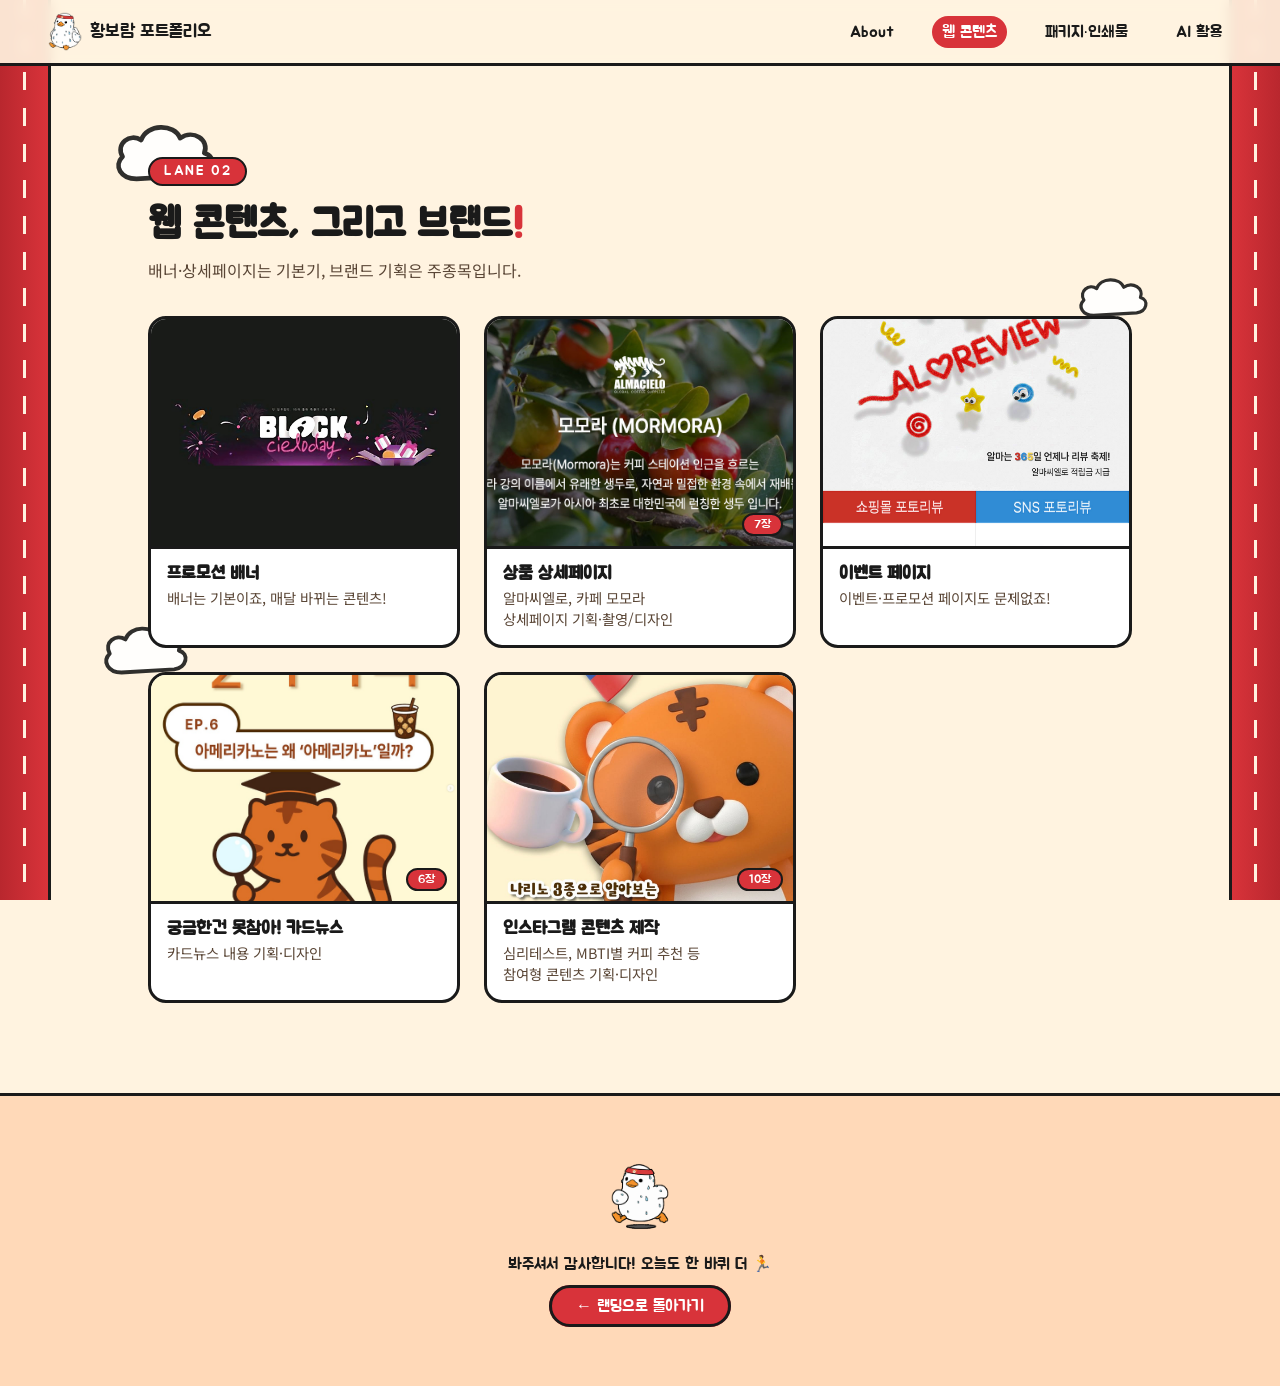
==== index.html @ 35209375 "rename to index" ====
<!DOCTYPE html>
<html lang="ko">

<head>
  <meta charset="UTF-8" />
  <meta name="viewport" content="width=device-width, initial-scale=1.0" />
  <title>웹 콘텐츠 | 황보람의 포트폴리오</title>
  <link rel="preconnect" href="https://fonts.googleapis.com" />
  <link rel="preconnect" href="https://fonts.gstatic.com" crossorigin />
  <link href="https://fonts.googleapis.com/css2?family=Jua&family=Noto+Sans+KR:wght@400;500;700&display=swap"
    rel="stylesheet" />
  <link rel="stylesheet" href="css/style.css" />
</head>

<body class="home">

  <!-- ============ 상단 내비게이션 ============ -->
  <!-- 현재 페이지 메뉴에 class="active" 가 붙어 있어요 -->
  <header class="nav">
    <a class="nav-logo" href="index.html">
      <img src="assets/duck.png" alt="" />
      <span>황보람 포트폴리오</span>
    </a>
    <nav>
      <a href="about.html">About</a>
      <a href="web.html" class="active">웹 콘텐츠</a>
      <a href="print.html">패키지·인쇄물</a>
      <a href="ai.html">AI 활용</a>
    </nav>
  </header>

  <section class="section">
    <p class="lane-tag">LANE 02</p>
    <h2> 웹 콘텐츠, 그리고 브랜드<span class="dot">!</span></h2>
    <p class="section-desc">배너·상세페이지는 기본기, 브랜드 기획은 주종목입니다.</p>

    <!-- 작업물 카드: img 경로와 제목/설명을 바꿔서 사용하세요. 카드를 복사하면 늘어납니다 -->
    <!--
    [갤러리 사용법]
    카드의 data-images 에 보여줄 이미지를 쉼표로 나열하면
    카드를 눌렀을 때 차례로 넘겨볼 수 있어요. 예:
    data-images="assets/banner-01.jpg, assets/banner-02.jpg, assets/banner-03.jpg"
    세로로 긴 상세페이지 이미지도 갤러리 안에서 스크롤되니 그대로 넣으면 됩니다.
  -->
    <div class="work-grid">
      <a class="work-card" href="#" data-images="assets/banner_thumb_4x3.jpg">
        <div class="thumb"><img src="assets/banner_thumb_4x3.jpg" alt=""
            onerror="this.parentElement.classList.add('empty')" /></div>
        <h3>프로모션 배너</h3>
        <p>배너는 기본이죠, 매달 바뀌는 콘텐츠!</p>
      </a>
      <a class="work-card" href="#"
        data-images="assets/productpage/1.jpg, assets/productpage/2.jpg, assets/productpage/3.jpg, assets/productpage/4.jpg, assets/productpage/5.jpg, assets/productpage/6.jpg,assets/productpage/7.jpg">
        <div class="thumb"><img src="assets/productpage/1.jpg" alt=""
            onerror="this.parentElement.classList.add('empty')" /></div>
        <h3>상품 상세페이지</h3>
        <p>알마씨엘로, 카페 모모라<br>상세페이지 기획·촬영/디자인</p>
      </a>
      <a class="work-card" href="#" data-images="assets/eventpage.jpg">
        <div class="thumb"><img src="assets/eventpage.jpg" alt=""
            onerror="this.parentElement.classList.add('empty')" /></div>
        <h3>이벤트 페이지</h3>
        <p>이벤트·프로모션 페이지도 문제없죠!</p>
      </a>
      <a class="work-card" href="#"
        data-images="assets/cardnews/1.png, assets/cardnews/2.png, assets/cardnews/3.png, assets/cardnews/4.png, assets/cardnews/5.png, assets/cardnews/6.png">
        <div class="thumb"><img src="assets/cardnews/1.png" alt=""
            onerror="this.parentElement.classList.add('empty')" /></div>
        <h3>궁금한건 못참아! 카드뉴스</h3>
        <p>카드뉴스 내용 기획·디자인</p>
      </a>
      <a class="work-card" href="#"
        data-images="assets/instagram/1.jpg,assets/instagram/2.jpg, assets/instagram/3.jpg, assets/instagram/4.jpg, assets/instagram/5.jpg, assets/instagram/6.jpg, assets/instagram/7.jpg, assets/instagram/8.jpg,assets/instagram/9.jpg,assets/instagram/10.jpg,   ">
        <div class="thumb"><img src="assets/instagram/1.jpg" alt=""
            onerror="this.parentElement.classList.add('empty')" /></div>
        <h3>인스타그램 콘텐츠 제작</h3>
        <p>심리테스트, MBTI별 커피 추천 등
          <br>참여형 콘텐츠 기획·디자인</p>
      </a>
    </div>
  </section>

  <!-- ============ 푸터 ============ -->
  <footer class="footer">
    <img src="assets/duck_run.png" alt="" />
    <p>봐주셔서 감사합니다! 오늘도 한 바퀴 더 🏃</p>
    <a href="index.html">← 랜딩으로 돌아가기</a>
  </footer>

  <script src="scripts/gallery.js"></script>
</body>

</html>
---- css/style.css ----
/* ============================================
   열정 오리 포트폴리오 - 공통 스타일
   ============================================ */

/* ---- 색상/공통 토큰 (사이트 전체에서 공유) ---- */
:root {
  --dawn-top: #ffd9b8;     /* 새벽 하늘 위쪽 */
  --dawn-bottom: #fff3e0;  /* 새벽 하늘 아래쪽 */
  --track-red: #d8333a;    /* 트랙 & 헤드밴드 빨강 */
  --track-deep: #b9272e;   /* 트랙 어두운 톤 */
  --lane-line: #fff3e0;    /* 트랙 레인 선 */
  --sun: #ffc14d;          /* 해 */
  --sweat: #a8d8f0;        /* 땀방울 블루 */
  --ink: #1a1a1a;          /* 잉크 블랙 */
}

* { margin: 0; padding: 0; box-sizing: border-box; }

body {
  font-family: 'Noto Sans KR', 'Apple SD Gothic Neo', sans-serif;
  color: var(--ink);
}

/* ============================================
   랜딩 페이지 (index.html)
   ============================================ */

.landing { overflow: hidden; }

/* ---- 무대(화면 전체) ---- */
.stage {
  position: relative;
  width: 100vw;
  height: 100vh;
  height: 100dvh;
  background: linear-gradient(to bottom, var(--dawn-top) 0%, var(--dawn-bottom) 62%);
  display: flex;
  flex-direction: column;
  align-items: center;
  justify-content: flex-end;
}

/* 오리 뒤에서 떠오르는 해 */
.sun {
  position: absolute;
  left: 50%;
  bottom: 26%;
  width: min(58vmin, 460px);
  height: min(58vmin, 460px);
  transform: translateX(-50%);
  border-radius: 50%;
  background: radial-gradient(circle, var(--sun) 0%, #ffd98a 45%, transparent 72%);
  opacity: 0.75;
}

/* ---- 운동장 트랙 ---- */
.track {
  position: relative;
  width: 100%;
  height: 24%;
  background: linear-gradient(to bottom, var(--track-red), var(--track-deep));
  border-top: 4px solid var(--ink);
}
.track .lane {
  position: absolute;
  width: 100%;
  height: 0;
  border-top: 3px dashed var(--lane-line);
  opacity: 0.85;
}
.lane:nth-child(1) { top: 34%; }
.lane:nth-child(2) { top: 70%; }

/* ---- 오리 (버튼) ---- */
.duck-btn {
  position: relative;
  z-index: 2;
  margin-bottom: -2vh;          /* 발이 트랙을 살짝 딛도록 */
  border: none;
  background: none;
  cursor: pointer;
  -webkit-tap-highlight-color: transparent;
}
.duck-btn img {
  display: block;
  width: min(48vmin, 360px);
  height: auto;
  animation: bob 2.4s ease-in-out infinite;
  transform-origin: 50% 95%;
  transition: transform 0.25s ease;
}
@keyframes bob {
  0%, 100% { transform: translateY(0) scale(1, 1); }
  50%      { transform: translateY(-10px) scale(0.99, 1.01); }
}
.duck-btn:hover img,
.duck-btn:focus-visible img {
  transform: rotate(-4deg) scale(1.04);
}
.duck-btn:focus-visible {
  outline: 4px solid var(--track-red);
  outline-offset: 8px;
  border-radius: 24px;
}
/* 클릭하면 폴짝! */
.duck-btn.jump img {
  animation: jump 0.55s ease-out forwards;
}
@keyframes jump {
  0%   { transform: translateY(0) scale(1.05, 0.92); }
  40%  { transform: translateY(-72px) scale(0.96, 1.06) rotate(3deg); }
  100% { transform: translateY(0) scale(1.02, 0.98); }
}

/* 오리 발 그림자 */
.shadow {
  position: absolute;
  z-index: 1;
  bottom: 21%;
  width: min(40vmin, 300px);
  height: 26px;
  border-radius: 50%;
  background: rgba(0, 0, 0, 0.22);
  animation: shadow-bob 2.4s ease-in-out infinite;
}
@keyframes shadow-bob {
  0%, 100% { transform: scaleX(1); opacity: 0.9; }
  50%      { transform: scaleX(0.93); opacity: 0.65; }
}

/* ---- 텍스트 ---- */
.copy {
  position: absolute;
  top: clamp(36px, 9vh, 90px);
  z-index: 3;
  text-align: center;
  padding: 0 24px;
}
.copy h1 {
  font-family: 'Jua', sans-serif;
  font-size: clamp(2rem, 6vmin, 3.4rem);
  letter-spacing: 0.02em;
}
.copy h1 .dot { color: var(--track-red); }
.copy p {
  margin-top: 12px;
  font-size: clamp(0.95rem, 2.4vmin, 1.15rem);
  line-height: 1.6;
  color: #5a4636;
}

/* 오리 클릭 유도 말풍선 */
.hint {
  position: relative;
  z-index: 3;
  margin-bottom: 12px;
  font-family: 'Jua', sans-serif;
  font-size: clamp(0.95rem, 2.6vmin, 1.2rem);
  background: #fff;
  border: 3px solid var(--ink);
  border-radius: 999px;
  padding: 10px 22px;
  animation: hint-bounce 1.6s ease-in-out infinite;
}
.hint::after {
  content: '';
  position: absolute;
  left: 50%;
  bottom: -12px;
  transform: translateX(-50%);
  border: 8px solid transparent;
  border-top: 10px solid var(--ink);
}
@keyframes hint-bounce {
  0%, 100% { transform: translateY(0); }
  50%      { transform: translateY(-6px); }
}

/* ---- 떨어지는 땀방울 ---- */
.drop {
  position: absolute;
  z-index: 2;
  width: 14px;
  height: 18px;
  background: var(--sweat);
  border: 2.5px solid var(--ink);
  border-radius: 50% 50% 60% 60%;
  clip-path: polygon(50% 0%, 95% 55%, 85% 95%, 15% 95%, 5% 55%);
  animation: fall 1s ease-in forwards;
  pointer-events: none;
}
@keyframes fall {
  0%   { opacity: 0; transform: translateY(0) }
  15%  { opacity: 1; }
  100% { opacity: 0; transform: translateY(110px); }
}

/* ---- 페이지 전환 ---- */
.stage.leaving { animation: fade-out 0.45s ease forwards 0.35s; }
@keyframes fade-out { to { opacity: 0; } }

/* 모션 줄이기 설정 존중 */
@media (prefers-reduced-motion: reduce) {
  .duck-btn img, .shadow, .hint, .drop { animation: none !important; }
}

/* ============================================
   홈 페이지 (home.html)
   ============================================ */

.home {
  background: var(--dawn-bottom);
  scroll-behavior: smooth;
}

/* ---- 상단 내비게이션 ---- */
.nav {
  position: sticky;
  top: 0;
  z-index: 10;
  display: flex;
  align-items: center;
  justify-content: space-between;
  gap: 16px;
  padding: 12px clamp(16px, 5vw, 48px);
  background: rgba(255, 243, 224, 0.92);
  backdrop-filter: blur(6px);
  border-bottom: 3px solid var(--ink);
}
.nav-logo {
  display: flex;
  align-items: center;
  gap: 8px;
  text-decoration: none;
  color: var(--ink);
  font-family: 'Jua', sans-serif;
  font-size: 1.15rem;
}
.nav-logo img { width: 34px; height: auto; }
.nav-logo i { color: var(--track-red); font-style: normal; }
.nav nav { display: flex; gap: clamp(8px, 2.5vw, 28px); flex-wrap: wrap; }
.nav nav a {
  font-family: 'Jua', sans-serif;
  font-size: 1rem;
  color: var(--ink);
  text-decoration: none;
  padding: 6px 10px;
  border-radius: 999px;
  transition: background 0.2s, color 0.2s;
}
.nav nav a:hover,
.nav nav a:focus-visible,
.nav nav a.active {
  background: var(--track-red);
  color: #fff;
}

/* ---- 섹션 공통 ---- */
.section {
  max-width: 1080px;
  margin: 0 auto;
  padding: clamp(56px, 10vh, 110px) clamp(20px, 5vw, 48px);
  scroll-margin-top: 70px;       /* 내비 높이만큼 띄워서 앵커 이동 */
}
.section.alt {                    /* 한 칸 걸러 배경 톤 변경 */
  max-width: none;
  background: #ffe9d2;
}
.section.alt > * { max-width: 1080px; margin-left: auto; margin-right: auto; }

.lane-tag {                        /* LANE 01 같은 레인 번호 */
  display: inline-block;
  font-family: 'Jua', sans-serif;
  font-size: 0.85rem;
  letter-spacing: 0.12em;
  color: #fff;
  background: var(--track-red);
  border: 2.5px solid var(--ink);
  border-radius: 999px;
  padding: 4px 14px;
  margin-bottom: 14px;
}
.section h2 {
  font-family: 'Jua', sans-serif;
  font-size: clamp(1.7rem, 4.5vmin, 2.5rem);
  margin-bottom: 8px;
}
.section h2 .dot { color: var(--track-red); }
.section-desc { color: #5a4636; margin-bottom: 34px; }
.section h4 {
  font-family: 'Jua', sans-serif;
  font-size: 1.15rem;
  margin-bottom: 14px;
  padding-bottom: 8px;
  border-bottom: 3px dashed var(--track-red);
}

.section h4 .total {
  font-family: 'Noto Sans KR', 'Apple SD Gothic Neo', sans-serif;  /* 제목 폰트 말고 본문 폰트로 */
  font-size: 0.8rem;
  font-weight: normal;
  color: #9a8d7d;       /* 직급·부서랑 같은 회색 톤으로 통일 */
  margin-left: 6px;
}

/* ---- About ---- */
.about-grid {
  display: grid;
  grid-template-columns: 240px 1fr;
  gap: clamp(24px, 4vw, 48px);
  align-items: start;
  margin: 28px 0 40px;
}
.profile { margin: 0; }
.profile img,
.profile-empty {
  width: 100%;
  aspect-ratio: 3 / 4;
  object-fit: cover;
  border: 3px solid var(--ink);
  border-radius: 18px;
  background: #fff;
}
.profile-empty {
  display: flex;
  align-items: center;
  justify-content: center;
  color: #b0a08c;
  font-size: 0.85rem;
  text-align: center;
  padding: 12px;
}
.about-info h3 {
  font-family: 'Jua', sans-serif;
  font-size: 1.5rem;
  margin-bottom: 14px;
}
.contact { list-style: none; margin-bottom: 28px; }
.contact li { padding: 4px 0; }
.contact b {
  display: inline-block;
  min-width: 84px;
  color: var(--track-red);
  font-family: 'Jua', sans-serif;
  font-weight: normal;
}
.contact a { color: var(--ink); }

.about-cols {
  display: grid;
  grid-template-columns: 1fr 1fr;
  gap: clamp(24px, 4vw, 48px);
}
.about-cols.wide { margin-top: 8px; }

.timeline { list-style: none; }
.timeline li { padding: 6px 0; line-height: 1.5; }
.timeline span {
  display: block;
  font-size: 0.85rem;
  color: #a4775a;
  font-family: 'Jua', sans-serif;
}

.timeline .role {
  font-style: normal;        /* em 태그의 기본 기울임 제거 */
  font-size: 0.82rem;
  color: #9a8d7d;            /* 차분한 회갈색 (배경이 크림색이라 순수 회색보다 잘 어울려요) */
  margin-left: 4px;
}

/* 숙련도: 땀방울 1~5개 (data-level 로 조절) */
.skills { list-style: none; }
.skills li {
  display: flex;
  align-items: center;
  justify-content: space-between;
  padding: 8px 0;
}
.skills b { font-weight: normal; }
.drops { display: inline-flex; gap: 5px; }
.drops::before { content: none; }
.drops i {
  width: 13px;
  height: 17px;
  background: #e8ddcf;                 /* 빈 방울 */
  border: 2px solid var(--ink);
  border-radius: 50% 50% 60% 60%;
  clip-path: polygon(50% 0%, 95% 55%, 85% 95%, 15% 95%, 5% 55%);
}
.drops i.on { background: var(--sweat); }  /* 채워진 방울 */

.certs { list-style: none; }
.certs li { padding: 6px 0; }
.certs span {
  font-family: 'Jua', sans-serif;
  font-size: 0.85rem;
  color: #a4775a;
  margin-right: 10px;
}

/* ---- 작업물 카드 ---- */
.work-grid {
  display: grid;
  grid-template-columns: repeat(auto-fill, minmax(260px, 1fr));
  gap: 24px;
}
.work-card {
  display: block;
  text-decoration: none;
  color: var(--ink);
  background: #fff;
  border: 3px solid var(--ink);
  border-radius: 18px;
  overflow: hidden;
  transition: transform 0.2s ease, box-shadow 0.2s ease;
}
.work-card:hover,
.work-card:focus-visible {
  transform: translateY(-6px);
  box-shadow: 0 10px 0 var(--track-red);
}
.work-card .thumb {
  aspect-ratio: 4 / 3;
  background: #f4ead9;
  border-bottom: 3px solid var(--ink);
  overflow: hidden;
}
.work-card .thumb img { width: 100%; height: 100%; object-fit: cover; display: block; }
.work-card .thumb.empty img { display: none; }
.work-card .thumb.empty::after {
  content: '이미지를 assets 폴더에 넣어주세요';
  display: flex;
  height: 100%;
  align-items: center;
  justify-content: center;
  color: #b0a08c;
  font-size: 0.85rem;
}
.work-card h3 {
  font-family: 'Jua', sans-serif;
  font-size: 1.1rem;
  padding: 14px 16px 2px;
}
.work-card p {
  font-size: 0.9rem;
  color: #5a4636;
  padding: 0 16px 16px;
}

/* ---- AI 영상 ---- */
.video-grid {
  display: grid;
  grid-template-columns: repeat(auto-fill, minmax(320px, 1fr));
  gap: 24px;
}
.video-card h3 {
  font-family: 'Jua', sans-serif;
  font-size: 1.05rem;
  margin-top: 12px;
}
.video-frame {
  position: relative;
  aspect-ratio: 16 / 9;
  border: 3px solid var(--ink);
  border-radius: 18px;
  overflow: hidden;
  background: #000;
}
.video-frame video {
  width: 100%;
  height: 100%;
  object-fit: contain;
  background: #000;
}

/* ---- 푸터 ---- */
.footer {
  text-align: center;
  padding: 60px 20px 70px;
  border-top: 3px solid var(--ink);
  background: var(--dawn-top);
}
.footer img { width: 70px; height: auto; }
.footer p { margin: 12px 0 18px; font-family: 'Jua', sans-serif; }
.footer a {
  font-family: 'Jua', sans-serif;
  color: #fff;
  background: var(--track-red);
  border: 3px solid var(--ink);
  border-radius: 999px;
  padding: 10px 24px;
  text-decoration: none;
}

/* ---- 모바일 ---- */
@media (max-width: 720px) {
  .about-grid { grid-template-columns: 1fr; }
  .profile { max-width: 240px; }
  .about-cols { grid-template-columns: 1fr; }
}

/* ============================================
   배경 장식 (콘텐츠 페이지 공통)
   - 좌우 가장자리: 트랙 레인 점선
   - 빈 공간: 둥실 떠 있는 구름
   ============================================ */

/* 장식은 화면에 고정되고, 콘텐츠가 그 위로 지나갑니다 */
.home { position: relative; }
.home .section,
.home .footer { position: relative; z-index: 1; }

/* ---- 좌우 트랙 레일 ----
   빨간 트랙 바닥 + 크림색 레인 점선 + 안쪽 검은 테두리.
   레일 폭을 바꾸려면 --rail 값만 조절하세요 */
.home { --rail: 48px; }
.home::before {
  content: '';
  position: fixed;
  inset: 0;
  z-index: 0;
  pointer-events: none;
  background-image:
    /* 레인 점선 (좌/우) */
    repeating-linear-gradient(to bottom, var(--lane-line) 0 18px, transparent 18px 36px),
    repeating-linear-gradient(to bottom, var(--lane-line) 0 18px, transparent 18px 36px),
    /* 안쪽 검은 테두리 (좌/우) */
    linear-gradient(var(--ink), var(--ink)),
    linear-gradient(var(--ink), var(--ink)),
    /* 트랙 바닥 (좌/우) */
    linear-gradient(to right, var(--track-deep), var(--track-red)),
    linear-gradient(to left, var(--track-deep), var(--track-red));
  background-size:
    3px 100%, 3px 100%,
    3px 100%, 3px 100%,
    var(--rail) 100%, var(--rail) 100%;
  background-position:
    calc(var(--rail) / 2 - 1px) 0, calc(100% - var(--rail) / 2 + 1px) 0,
    var(--rail) 0, calc(100% - var(--rail)) 0,
    0 0, 100% 0;
  background-repeat: no-repeat;
}

/* ---- 구름 (만화풍, 외곽선 있는 SVG) ---- */
.home::after {
  content: '';
  position: fixed;
  inset: 0;
  z-index: 0;
  pointer-events: none;
  opacity: 0.9;
  background-image:
    url("data:image/svg+xml,%3Csvg xmlns='http://www.w3.org/2000/svg' viewBox='0 0 140 80'%3E%3Cpath d='M35 68 C18 68 10 54 20 44 C12 30 28 18 40 26 C46 8 76 8 82 24 C96 14 114 26 108 40 C122 44 118 62 102 64 Z' fill='%23ffffff' stroke='%231a1a1a' stroke-width='5' stroke-linejoin='round'/%3E%3C/svg%3E"),
    url("data:image/svg+xml,%3Csvg xmlns='http://www.w3.org/2000/svg' viewBox='0 0 140 80'%3E%3Cpath d='M35 68 C18 68 10 54 20 44 C12 30 28 18 40 26 C46 8 76 8 82 24 C96 14 114 26 108 40 C122 44 118 62 102 64 Z' fill='%23ffffff' stroke='%231a1a1a' stroke-width='5' stroke-linejoin='round'/%3E%3C/svg%3E"),
    url("data:image/svg+xml,%3Csvg xmlns='http://www.w3.org/2000/svg' viewBox='0 0 140 80'%3E%3Cpath d='M35 68 C18 68 10 54 20 44 C12 30 28 18 40 26 C46 8 76 8 82 24 C96 14 114 26 108 40 C122 44 118 62 102 64 Z' fill='%23ffffff' stroke='%231a1a1a' stroke-width='5' stroke-linejoin='round'/%3E%3C/svg%3E");
  background-repeat: no-repeat;
  background-size: 130px auto, 90px auto, 110px auto;
  background-position: 9% 14%, 90% 32%, 8% 74%;
  animation: cloud-drift 14s ease-in-out infinite alternate;
}
@keyframes cloud-drift {
  from { transform: translateX(0); }
  to   { transform: translateX(14px); }
}

/* 레일은 콘텐츠와 겹치기 전에 먼저 숨김 */
@media (max-width: 1200px) {
  .home::before { display: none; }
}
/* 좁은 화면에서는 구름도 숨김 */
@media (max-width: 900px) {
  .home::after { display: none; }
}
@media (prefers-reduced-motion: reduce) {
  .home::after { animation: none; }
}

/* ============================================
   AI 활용 페이지: 툴 태그 칩 & 서브섹션
   ============================================ */
.tags { margin-top: 6px; }
.tag {
  display: inline-block;
  font-family: 'Jua', sans-serif;
  font-size: 0.72rem;
  color: var(--ink);
  background: #fff;
  border: 2px solid var(--ink);
  border-radius: 999px;
  padding: 2px 10px;
  margin: 0 4px 4px 0;
}
.work-card .tags { padding: 0 16px 16px; margin-top: -6px; }
.video-card .tags { margin-top: 8px; }

/* 한 페이지 안의 작업 묶음 사이 간격 */
.sub-block { margin-top: 56px; }
.sub-block:first-of-type { margin-top: 0; }

/* ============================================
   작업물 갤러리 (라이트박스)
   ============================================ */

/* 썸네일 위 "N장" 배지 */
.work-card .thumb { position: relative; }
.work-card .count {
  position: absolute;
  right: 10px;
  bottom: 10px;
  font-family: 'Jua', sans-serif;
  font-size: 0.75rem;
  color: #fff;
  background: var(--track-red);
  border: 2px solid var(--ink);
  border-radius: 999px;
  padding: 2px 10px;
}

/* 어두운 배경 오버레이 */
.lightbox {
  position: fixed;
  inset: 0;
  z-index: 100;
  display: none;
  align-items: center;
  justify-content: center;
  padding: 24px;
  background: rgba(26, 26, 26, 0.72);
}
.lightbox.open { display: flex; }

/* 갤러리 본체 */
.lb-box {
  position: relative;
  width: min(880px, 94vw);
  background: var(--dawn-bottom);
  border: 3px solid var(--ink);
  border-radius: 18px;
  overflow: hidden;
}
.lb-head {
  display: flex;
  align-items: center;
  gap: 12px;
  padding: 12px 16px;
  border-bottom: 3px solid var(--ink);
  background: #fff;
}
.lb-title {
  font-family: 'Jua', sans-serif;
  font-size: 1.05rem;
  flex: 1;
  white-space: nowrap;
  overflow: hidden;
  text-overflow: ellipsis;
}
.lb-counter {
  font-family: 'Jua', sans-serif;
  font-size: 0.85rem;
  color: #9a8d7d;
}
.lb-close {
  font-size: 1.4rem;
  line-height: 1;
  width: 36px;
  height: 36px;
  border: 2.5px solid var(--ink);
  border-radius: 50%;
  background: var(--track-red);
  color: #fff;
  cursor: pointer;
}

/* 이미지 영역: 세로로 긴 상세페이지는 안에서 스크롤 */
.lb-stage {
  max-height: min(74vh, 900px);
  overflow-y: auto;
  background: #fff;
}
.lb-stage img {
  display: block;
  width: 100%;
  height: auto;
}

/* 이전/다음 버튼 */
.lb-prev, .lb-next {
  position: absolute;
  top: 50%;
  transform: translateY(-50%);
  width: 44px;
  height: 44px;
  font-size: 1.6rem;
  line-height: 1;
  border: 3px solid var(--ink);
  border-radius: 50%;
  background: #fff;
  cursor: pointer;
  transition: background 0.15s;
}
.lb-prev:hover, .lb-next:hover { background: var(--sweat); }
.lb-prev { left: 10px; }
.lb-next { right: 10px; }

@media (max-width: 600px) {
  .lb-prev { left: 6px; }
  .lb-next { right: 6px; }
  .lb-prev, .lb-next { width: 38px; height: 38px; }
}
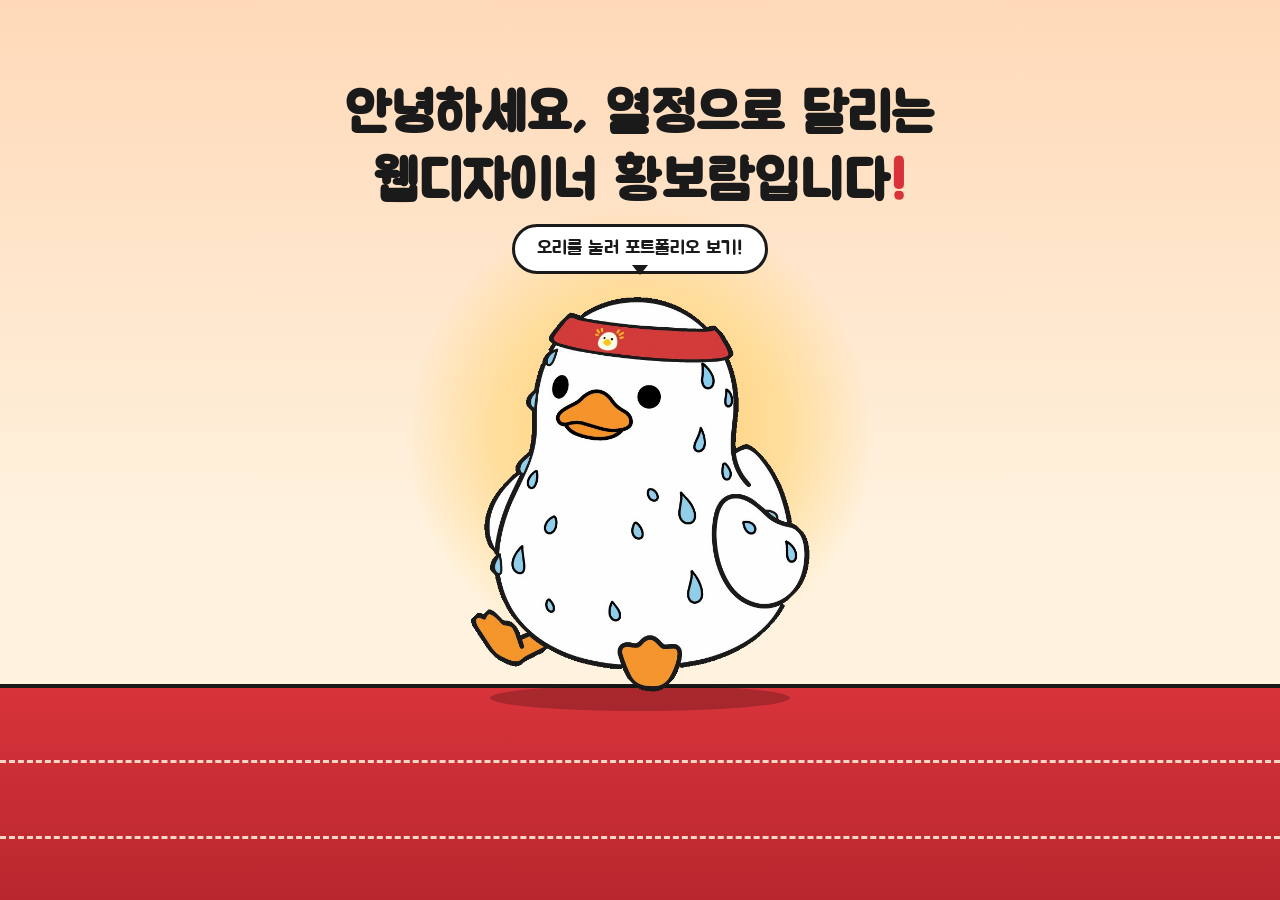
==== commit d832c04c: "수정 내용" ====
--- a/index.html
+++ b/index.html
@@ -1,93 +1,42 @@
 <!DOCTYPE html>
 <html lang="ko">
+<head>
+<meta charset="UTF-8" />
+<meta name="viewport" content="width=device-width, initial-scale=1.0" />
+<title>열정 오리의 포트폴리오</title>
 
-<head>
-  <meta charset="UTF-8" />
-  <meta name="viewport" content="width=device-width, initial-scale=1.0" />
-  <title>웹 콘텐츠 | 황보람의 포트폴리오</title>
-  <link rel="preconnect" href="https://fonts.googleapis.com" />
-  <link rel="preconnect" href="https://fonts.gstatic.com" crossorigin />
-  <link href="https://fonts.googleapis.com/css2?family=Jua&family=Noto+Sans+KR:wght@400;500;700&display=swap"
-    rel="stylesheet" />
-  <link rel="stylesheet" href="css/style.css" />
+<!-- 폰트 -->
+<link rel="preconnect" href="https://fonts.googleapis.com" />
+<link rel="preconnect" href="https://fonts.gstatic.com" crossorigin />
+<link href="https://fonts.googleapis.com/css2?family=Jua&family=Noto+Sans+KR:wght@400;500;700&display=swap" rel="stylesheet" />
+
+<!-- 스타일 -->
+<link rel="stylesheet" href="css/style.css" />
 </head>
+<body class="landing">
 
-<body class="home">
+<main class="stage" id="stage">
+  <div class="copy">
+    <h1>안녕하세요, 열정으로 달리는<br />웹디자이너 황보람입니다<span class="dot">!</span></h1>
+   
+  </div>
 
-  <!-- ============ 상단 내비게이션 ============ -->
-  <!-- 현재 페이지 메뉴에 class="active" 가 붙어 있어요 -->
-  <header class="nav">
-    <a class="nav-logo" href="index.html">
-      <img src="assets/duck.png" alt="" />
-      <span>황보람 포트폴리오</span>
-    </a>
-    <nav>
-      <a href="about.html">About</a>
-      <a href="web.html" class="active">웹 콘텐츠</a>
-      <a href="print.html">패키지·인쇄물</a>
-      <a href="ai.html">AI 활용</a>
-    </nav>
-  </header>
+  <div class="sun" aria-hidden="true"></div>
 
-  <section class="section">
-    <p class="lane-tag">LANE 02</p>
-    <h2> 웹 콘텐츠, 그리고 브랜드<span class="dot">!</span></h2>
-    <p class="section-desc">배너·상세페이지는 기본기, 브랜드 기획은 주종목입니다.</p>
+  <span class="hint">오리를 눌러 포트폴리오 보기!</span>
 
-    <!-- 작업물 카드: img 경로와 제목/설명을 바꿔서 사용하세요. 카드를 복사하면 늘어납니다 -->
-    <!--
-    [갤러리 사용법]
-    카드의 data-images 에 보여줄 이미지를 쉼표로 나열하면
-    카드를 눌렀을 때 차례로 넘겨볼 수 있어요. 예:
-    data-images="assets/banner-01.jpg, assets/banner-02.jpg, assets/banner-03.jpg"
-    세로로 긴 상세페이지 이미지도 갤러리 안에서 스크롤되니 그대로 넣으면 됩니다.
-  -->
-    <div class="work-grid">
-      <a class="work-card" href="#" data-images="assets/banner_thumb_4x3.jpg">
-        <div class="thumb"><img src="assets/banner_thumb_4x3.jpg" alt=""
-            onerror="this.parentElement.classList.add('empty')" /></div>
-        <h3>프로모션 배너</h3>
-        <p>배너는 기본이죠, 매달 바뀌는 콘텐츠!</p>
-      </a>
-      <a class="work-card" href="#"
-        data-images="assets/productpage/1.jpg, assets/productpage/2.jpg, assets/productpage/3.jpg, assets/productpage/4.jpg, assets/productpage/5.jpg, assets/productpage/6.jpg,assets/productpage/7.jpg">
-        <div class="thumb"><img src="assets/productpage/1.jpg" alt=""
-            onerror="this.parentElement.classList.add('empty')" /></div>
-        <h3>상품 상세페이지</h3>
-        <p>알마씨엘로, 카페 모모라<br>상세페이지 기획·촬영/디자인</p>
-      </a>
-      <a class="work-card" href="#" data-images="assets/eventpage.jpg">
-        <div class="thumb"><img src="assets/eventpage.jpg" alt=""
-            onerror="this.parentElement.classList.add('empty')" /></div>
-        <h3>이벤트 페이지</h3>
-        <p>이벤트·프로모션 페이지도 문제없죠!</p>
-      </a>
-      <a class="work-card" href="#"
-        data-images="assets/cardnews/1.png, assets/cardnews/2.png, assets/cardnews/3.png, assets/cardnews/4.png, assets/cardnews/5.png, assets/cardnews/6.png">
-        <div class="thumb"><img src="assets/cardnews/1.png" alt=""
-            onerror="this.parentElement.classList.add('empty')" /></div>
-        <h3>궁금한건 못참아! 카드뉴스</h3>
-        <p>카드뉴스 내용 기획·디자인</p>
-      </a>
-      <a class="work-card" href="#"
-        data-images="assets/instagram/1.jpg,assets/instagram/2.jpg, assets/instagram/3.jpg, assets/instagram/4.jpg, assets/instagram/5.jpg, assets/instagram/6.jpg, assets/instagram/7.jpg, assets/instagram/8.jpg,assets/instagram/9.jpg,assets/instagram/10.jpg,   ">
-        <div class="thumb"><img src="assets/instagram/1.jpg" alt=""
-            onerror="this.parentElement.classList.add('empty')" /></div>
-        <h3>인스타그램 콘텐츠 제작</h3>
-        <p>심리테스트, MBTI별 커피 추천 등
-          <br>참여형 콘텐츠 기획·디자인</p>
-      </a>
-    </div>
-  </section>
+  <button class="duck-btn" id="duck" aria-label="포트폴리오 홈으로 이동">
+    <img src="assets/duck.png" alt="" id="duckImg" />
+  </button>
+  <div class="shadow" aria-hidden="true"></div>
 
-  <!-- ============ 푸터 ============ -->
-  <footer class="footer">
-    <img src="assets/duck_run.png" alt="" />
-    <p>봐주셔서 감사합니다! 오늘도 한 바퀴 더 🏃</p>
-    <a href="index.html">← 랜딩으로 돌아가기</a>
-  </footer>
+  <div class="track" aria-hidden="true">
+    <div class="lane"></div>
+    <div class="lane"></div>
+  </div>
+</main>
 
-  <script src="scripts/gallery.js"></script>
+<!-- 스크립트 (body 끝에서 불러와야 위의 요소들을 찾을 수 있어요) -->
+<script src="scripts/main.js"></script>
 </body>
-
-</html>+</html>
